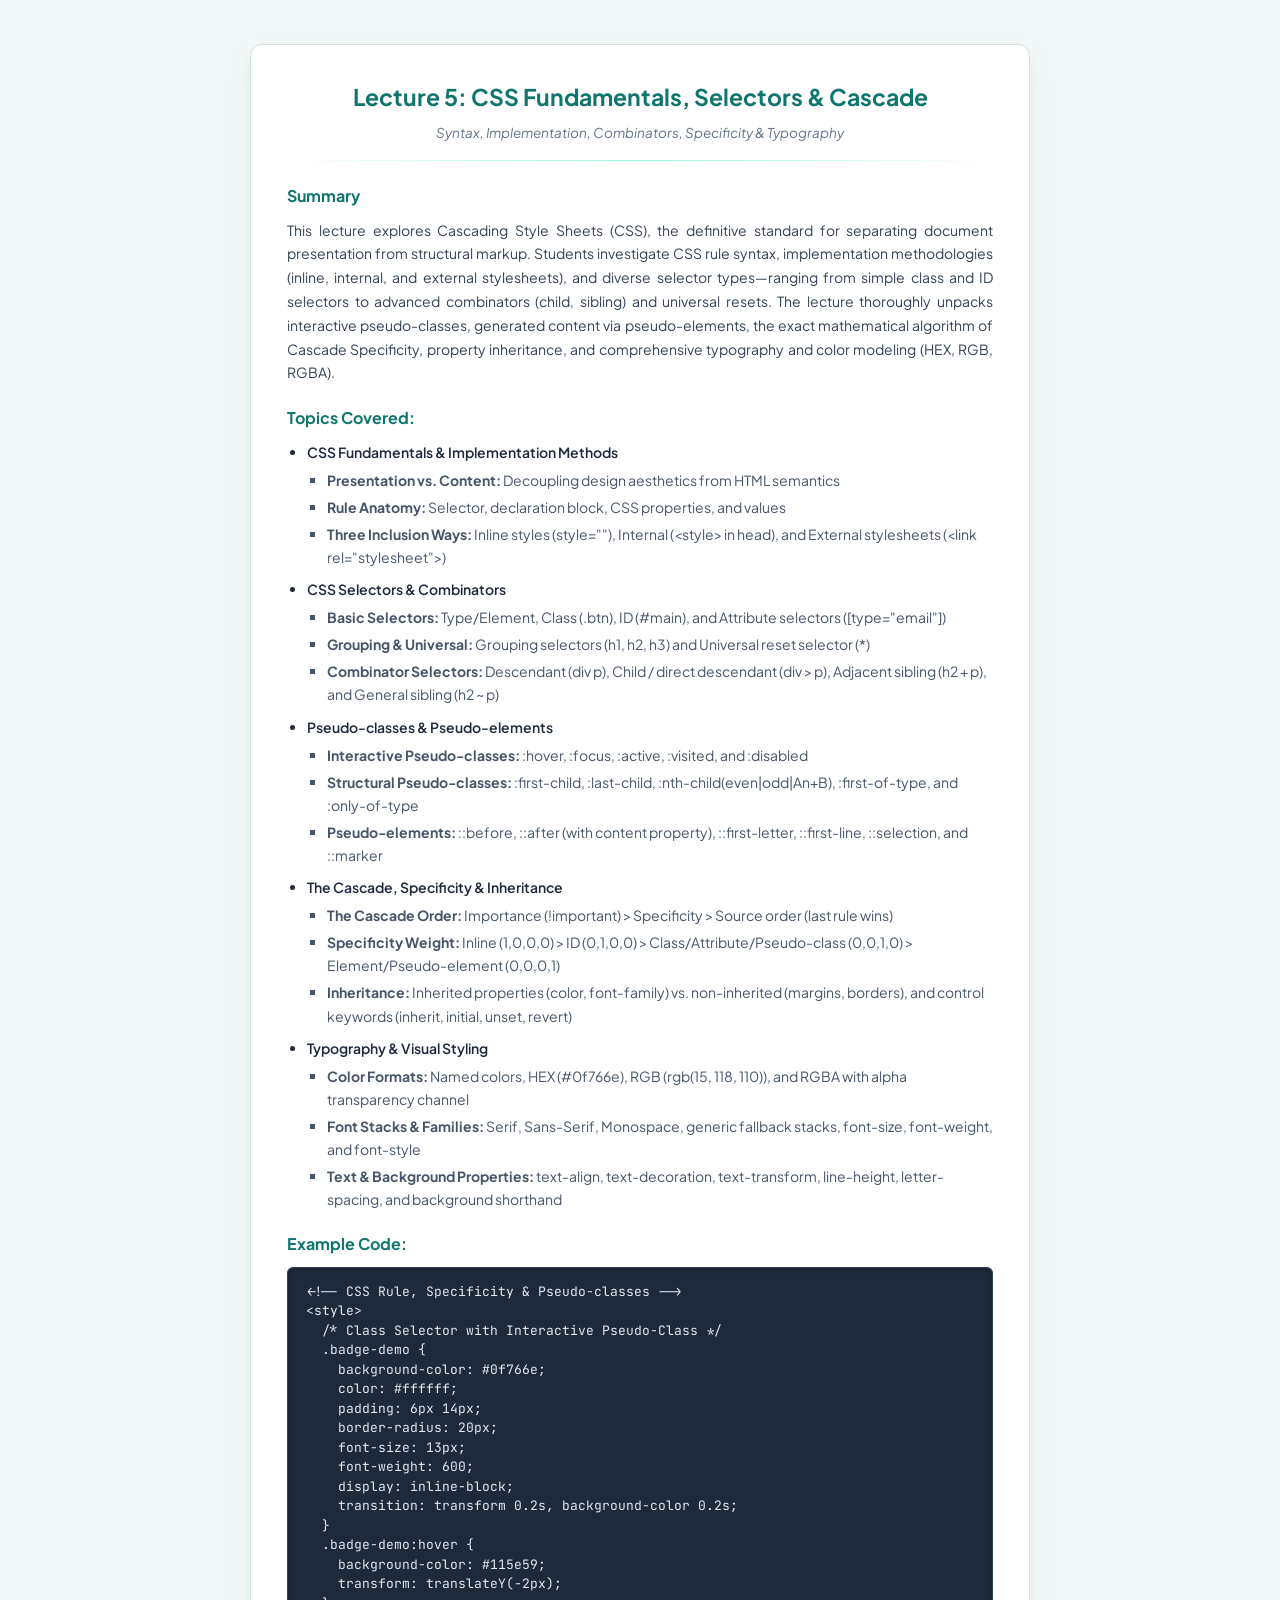
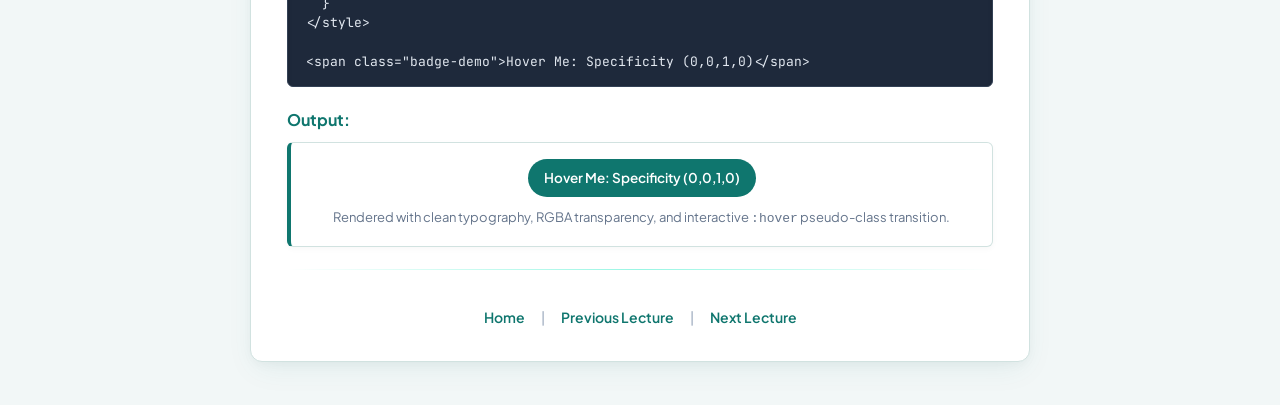
==== lecture5.html @ f0fff762 "feat: add assignment 1 HTML lecture pages and stylesheet with emerald teal theme" ====
<!DOCTYPE html>
<html lang="en">
<head>
    <meta charset="UTF-8">
    <meta name="viewport" content="width=device-width, initial-scale=1.0">
    <title>Lecture 5: CSS Fundamentals, Selectors & Cascade</title>
    <link rel="stylesheet" href="style.css">
</head>
<body>

    <div class="container">
        <main class="content-area">
            <!-- Header Section -->
            <h1 class="lecture-title">Lecture 5: CSS Fundamentals, Selectors &amp; Cascade</h1>
            <p class="lecture-subtitle">Syntax, Implementation, Combinators, Specificity &amp; Typography</p>
            <hr class="divider">

            <!-- Summary Section -->
            <h2 class="section-title">Summary</h2>
            <p class="section-text">
                This lecture explores Cascading Style Sheets (CSS), the definitive standard for separating document presentation from structural markup. Students investigate CSS rule syntax, implementation methodologies (inline, internal, and external stylesheets), and diverse selector types—ranging from simple class and ID selectors to advanced combinators (child, sibling) and universal resets. The lecture thoroughly unpacks interactive pseudo-classes, generated content via pseudo-elements, the exact mathematical algorithm of Cascade Specificity, property inheritance, and comprehensive typography and color modeling (HEX, RGB, RGBA).
            </p>

            <!-- Topics Covered Section -->
            <h2 class="section-title">Topics Covered:</h2>
            <ul class="topics-list">
                <li>CSS Fundamentals &amp; Implementation Methods
                    <ul class="sub-topics-list">
                        <li><strong>Presentation vs. Content:</strong> Decoupling design aesthetics from HTML semantics</li>
                        <li><strong>Rule Anatomy:</strong> Selector, declaration block, CSS properties, and values</li>
                        <li><strong>Three Inclusion Ways:</strong> Inline styles (style=""), Internal (&lt;style&gt; in head), and External stylesheets (&lt;link rel="stylesheet"&gt;)</li>
                    </ul>
                </li>
                <li>CSS Selectors &amp; Combinators
                    <ul class="sub-topics-list">
                        <li><strong>Basic Selectors:</strong> Type/Element, Class (.btn), ID (#main), and Attribute selectors ([type="email"])</li>
                        <li><strong>Grouping &amp; Universal:</strong> Grouping selectors (h1, h2, h3) and Universal reset selector (*)</li>
                        <li><strong>Combinator Selectors:</strong> Descendant (div p), Child / direct descendant (div &gt; p), Adjacent sibling (h2 + p), and General sibling (h2 ~ p)</li>
                    </ul>
                </li>
                <li>Pseudo-classes &amp; Pseudo-elements
                    <ul class="sub-topics-list">
                        <li><strong>Interactive Pseudo-classes:</strong> :hover, :focus, :active, :visited, and :disabled</li>
                        <li><strong>Structural Pseudo-classes:</strong> :first-child, :last-child, :nth-child(even|odd|An+B), :first-of-type, and :only-of-type</li>
                        <li><strong>Pseudo-elements:</strong> ::before, ::after (with content property), ::first-letter, ::first-line, ::selection, and ::marker</li>
                    </ul>
                </li>
                <li>The Cascade, Specificity &amp; Inheritance
                    <ul class="sub-topics-list">
                        <li><strong>The Cascade Order:</strong> Importance (!important) &gt; Specificity &gt; Source order (last rule wins)</li>
                        <li><strong>Specificity Weight:</strong> Inline (1,0,0,0) &gt; ID (0,1,0,0) &gt; Class/Attribute/Pseudo-class (0,0,1,0) &gt; Element/Pseudo-element (0,0,0,1)</li>
                        <li><strong>Inheritance:</strong> Inherited properties (color, font-family) vs. non-inherited (margins, borders), and control keywords (inherit, initial, unset, revert)</li>
                    </ul>
                </li>
                <li>Typography &amp; Visual Styling
                    <ul class="sub-topics-list">
                        <li><strong>Color Formats:</strong> Named colors, HEX (#0f766e), RGB (rgb(15, 118, 110)), and RGBA with alpha transparency channel</li>
                        <li><strong>Font Stacks &amp; Families:</strong> Serif, Sans-Serif, Monospace, generic fallback stacks, font-size, font-weight, and font-style</li>
                        <li><strong>Text &amp; Background Properties:</strong> text-align, text-decoration, text-transform, line-height, letter-spacing, and background shorthand</li>
                    </ul>
                </li>
            </ul>

            <!-- Example Code Section -->
            <h2 class="section-title">Example Code:</h2>
            <div class="code-box">
                <pre>&lt;!-- CSS Rule, Specificity &amp; Pseudo-classes --&gt;
&lt;style&gt;
  /* Class Selector with Interactive Pseudo-Class */
  .badge-demo {
    background-color: #0f766e;
    color: #ffffff;
    padding: 6px 14px;
    border-radius: 20px;
    font-size: 13px;
    font-weight: 600;
    display: inline-block;
    transition: transform 0.2s, background-color 0.2s;
  }
  .badge-demo:hover {
    background-color: #115e59;
    transform: translateY(-2px);
  }
&lt;/style&gt;

&lt;span class="badge-demo"&gt;Hover Me: Specificity (0,0,1,0)&lt;/span&gt;</pre>
            </div>

            <!-- Output Section -->
            <h2 class="section-title">Output:</h2>
            <div class="output-box" style="text-align: center;">
                <span class="badge-demo" style="background-color: #0f766e; color: #ffffff; padding: 8px 16px; border-radius: 20px; font-size: 13.5px; font-weight: 600; display: inline-block; cursor: pointer;">
                    Hover Me: Specificity (0,0,1,0)
                </span>
                <p style="font-size: 13px; color: #64748b; margin-top: 10px;">
                    Rendered with clean typography, RGBA transparency, and interactive <code>:hover</code> pseudo-class transition.
                </p>
            </div>

            <hr class="divider">

            <!-- Bottom Navigation -->
            <footer class="nav-footer">
                <a href="index.html">Home</a> | <a href="lecture4.html">Previous Lecture</a> | <a href="lecture6.html">Next Lecture</a>
            </footer>
        </main>
    </div>

</body>
</html>
---- style.css ----
/* ==========================================================
   Web Technologies - Assignment 1 Stylesheet
   Theme: Emerald Teal (Professional, Modern & Academic)
   Student: Muhammad Nouman Qamar | FA24-BSE-077
   ========================================================== */

@import url('https://fonts.googleapis.com/css2?family=Plus+Jakarta+Sans:wght@400;500;600;700&family=JetBrains+Mono:wght@400;500&display=swap');

/* Universal Reset & Box Sizing */
* {
    box-sizing: border-box;
    margin: 0;
    padding: 0;
}

/* Page Background and Body Typography */
body {
    font-family: 'Plus Jakarta Sans', -apple-system, BlinkMacSystemFont, 'Segoe UI', Roboto, sans-serif;
    background-color: #f2f7f7;
    color: #1e293b;
    line-height: 1.65;
    padding: 24px 12px;
    -webkit-font-smoothing: antialiased;
}

/* Main Container Card (Centered layout like Figure 1) */
.container {
    max-width: 780px;
    margin: 20px auto;
    background-color: #ffffff;
    border: 1px solid #d1e2e0;
    border-radius: 12px;
    box-shadow: 0 10px 30px -5px rgba(15, 118, 110, 0.08), 0 4px 12px -2px rgba(0, 0, 0, 0.04);
    overflow: hidden;
    transition: transform 0.2s ease, box-shadow 0.2s ease;
}

/* Header Banner on Homepage */
.header-banner {
    background: linear-gradient(135deg, #0f766e 0%, #115e59 55%, #134e4a 100%);
    color: #ffffff;
    text-align: center;
    padding: 28px 24px;
    border-bottom: 3px solid #0d9488;
    position: relative;
}

.header-banner h1 {
    font-size: 28px;
    font-weight: 700;
    letter-spacing: 0.5px;
    margin-bottom: 6px;
    text-shadow: 0 1px 2px rgba(0, 0, 0, 0.15);
}

.header-banner .student-info {
    font-size: 15px;
    color: #ccfbf1;
    font-weight: 500;
    letter-spacing: 0.3px;
}

/* Inner Page Content Area */
.content-area {
    padding: 28px 36px 32px 36px;
}

/* Styled Table for Lectures List */
.lecture-table {
    width: 100%;
    border-collapse: collapse;
    margin: 18px 0 26px 0;
    font-size: 14px;
    border-radius: 8px;
    overflow: hidden;
}

.lecture-table th {
    background: linear-gradient(135deg, #0f766e 0%, #115e59 100%);
    color: #ffffff;
    font-weight: 600;
    text-align: left;
    padding: 13px 16px;
    border: 1px solid #0d635c;
    letter-spacing: 0.3px;
}

.lecture-table td {
    padding: 11px 16px;
    border: 1px solid #e2e8f0;
    color: #334155;
    transition: background-color 0.15s ease;
}

/* Table Row Alternating Colors (Zebra Striping) */
.lecture-table tbody tr:nth-child(even) {
    background-color: #f7faf9;
}

.lecture-table tbody tr:nth-child(odd) {
    background-color: #ffffff;
}

.lecture-table tbody tr:hover {
    background-color: #e6f6f4;
}

/* Table Link Styling */
.table-link {
    color: #0f766e;
    text-decoration: none;
    font-weight: 600;
    display: inline-block;
    padding: 4px 10px;
    border-radius: 4px;
    background-color: #e6f6f4;
    transition: all 0.2s ease;
}

.table-link:hover {
    background-color: #0f766e;
    color: #ffffff;
}

/* Lecture Pages Heading Styling */
.lecture-title {
    color: #0f766e;
    text-align: center;
    font-size: 23px;
    font-weight: 700;
    margin-top: 5px;
    margin-bottom: 6px;
}

.lecture-subtitle {
    text-align: center;
    font-style: italic;
    color: #64748b;
    font-size: 13.5px;
    margin-bottom: 16px;
}

/* Horizontal Dividers */
.divider {
    border: none;
    height: 1px;
    background: linear-gradient(to right, transparent, #ccfbf1, #99f6e4, #ccfbf1, transparent);
    margin: 16px 0 22px 0;
}

/* Lecture Detail Content Headings */
.section-title {
    font-size: 16px;
    font-weight: 700;
    color: #0f766e;
    margin-top: 20px;
    margin-bottom: 9px;
}

.section-text {
    font-size: 14px;
    color: #334155;
    margin-bottom: 15px;
    text-align: justify;
    line-height: 1.7;
}

/* Nested Topics List */
.topics-list {
    margin-left: 20px;
    margin-bottom: 20px;
    font-size: 14px;
    color: #334155;
}

.topics-list > li {
    margin-bottom: 9px;
    font-weight: 600;
    color: #1e293b;
}

.sub-topics-list {
    margin-left: 20px;
    margin-top: 5px;
    list-style-type: square;
    font-weight: normal;
}

.sub-topics-list li {
    margin-bottom: 4px;
    color: #475569;
}

/* Code Display Box (Modern Dark Theme) */
.code-box {
    background-color: #1e293b;
    border: 1px solid #334155;
    border-radius: 6px;
    padding: 14px 18px;
    margin-bottom: 18px;
    overflow-x: auto;
    box-shadow: inset 0 2px 4px rgba(0, 0, 0, 0.15);
}

.code-box pre {
    font-family: 'JetBrains Mono', 'Consolas', 'Courier New', monospace;
    font-size: 13px;
    color: #e2e8f0;
    line-height: 1.5;
}

/* Output Demonstration Box */
.output-box {
    background-color: #ffffff;
    border: 1px solid #d1e2e0;
    border-left: 4px solid #0f766e;
    border-radius: 6px;
    padding: 16px 20px;
    margin-bottom: 22px;
    box-shadow: 0 2px 6px rgba(0, 0, 0, 0.03);
}

/* Bottom Navigation Links */
.nav-footer {
    text-align: center;
    padding-top: 14px;
    font-size: 14px;
    color: #94a3b8;
}

.nav-footer a {
    color: #0f766e;
    text-decoration: none;
    font-weight: 600;
    margin: 0 6px;
    padding: 3px 8px;
    border-radius: 4px;
    transition: all 0.2s ease;
}

.nav-footer a:hover {
    color: #0d9488;
    background-color: #f0fdfa;
    text-decoration: underline;
}

/* Interactive demo elements on lecture pages */
.demo-btn {
    background: linear-gradient(135deg, #0f766e, #0d9488);
    color: #ffffff;
    border: none;
    padding: 9px 18px;
    border-radius: 6px;
    cursor: pointer;
    font-size: 14px;
    font-weight: 600;
    box-shadow: 0 2px 4px rgba(15, 118, 110, 0.25);
    transition: all 0.2s ease;
}

.demo-btn:hover {
    background: linear-gradient(135deg, #115e59, #0f766e);
    box-shadow: 0 4px 8px rgba(15, 118, 110, 0.35);
    transform: translateY(-1px);
}

.demo-box {
    border: 2px dashed #0d9488;
    background-color: #f0fdfa;
    padding: 15px;
    border-radius: 6px;
    color: #0f766e;
    font-weight: 500;
}

/* Form Demo Styles */
.demo-form label {
    display: inline-block;
    width: 100px;
    font-weight: 600;
    font-size: 13.5px;
    margin-bottom: 6px;
    color: #334155;
}

.demo-form input[type="text"],
.demo-form input[type="email"] {
    padding: 8px 12px;
    border: 1px solid #cbd5e1;
    border-radius: 6px;
    font-size: 13px;
    width: 220px;
    transition: border-color 0.2s ease, box-shadow 0.2s ease;
}

.demo-form input[type="text"]:focus,
.demo-form input[type="email"]:focus {
    border-color: #0f766e;
    outline: none;
    box-shadow: 0 0 0 3px rgba(15, 118, 110, 0.15);
}

/* Responsive adjustments for mobile screens */
@media (max-width: 600px) {
    .content-area {
        padding: 18px 16px;
    }
    .header-banner h1 {
        font-size: 22px;
    }
    .lecture-title {
        font-size: 18px;
    }
    .lecture-table th, .lecture-table td {
        padding: 9px 10px;
        font-size: 12.5px;
    }
}
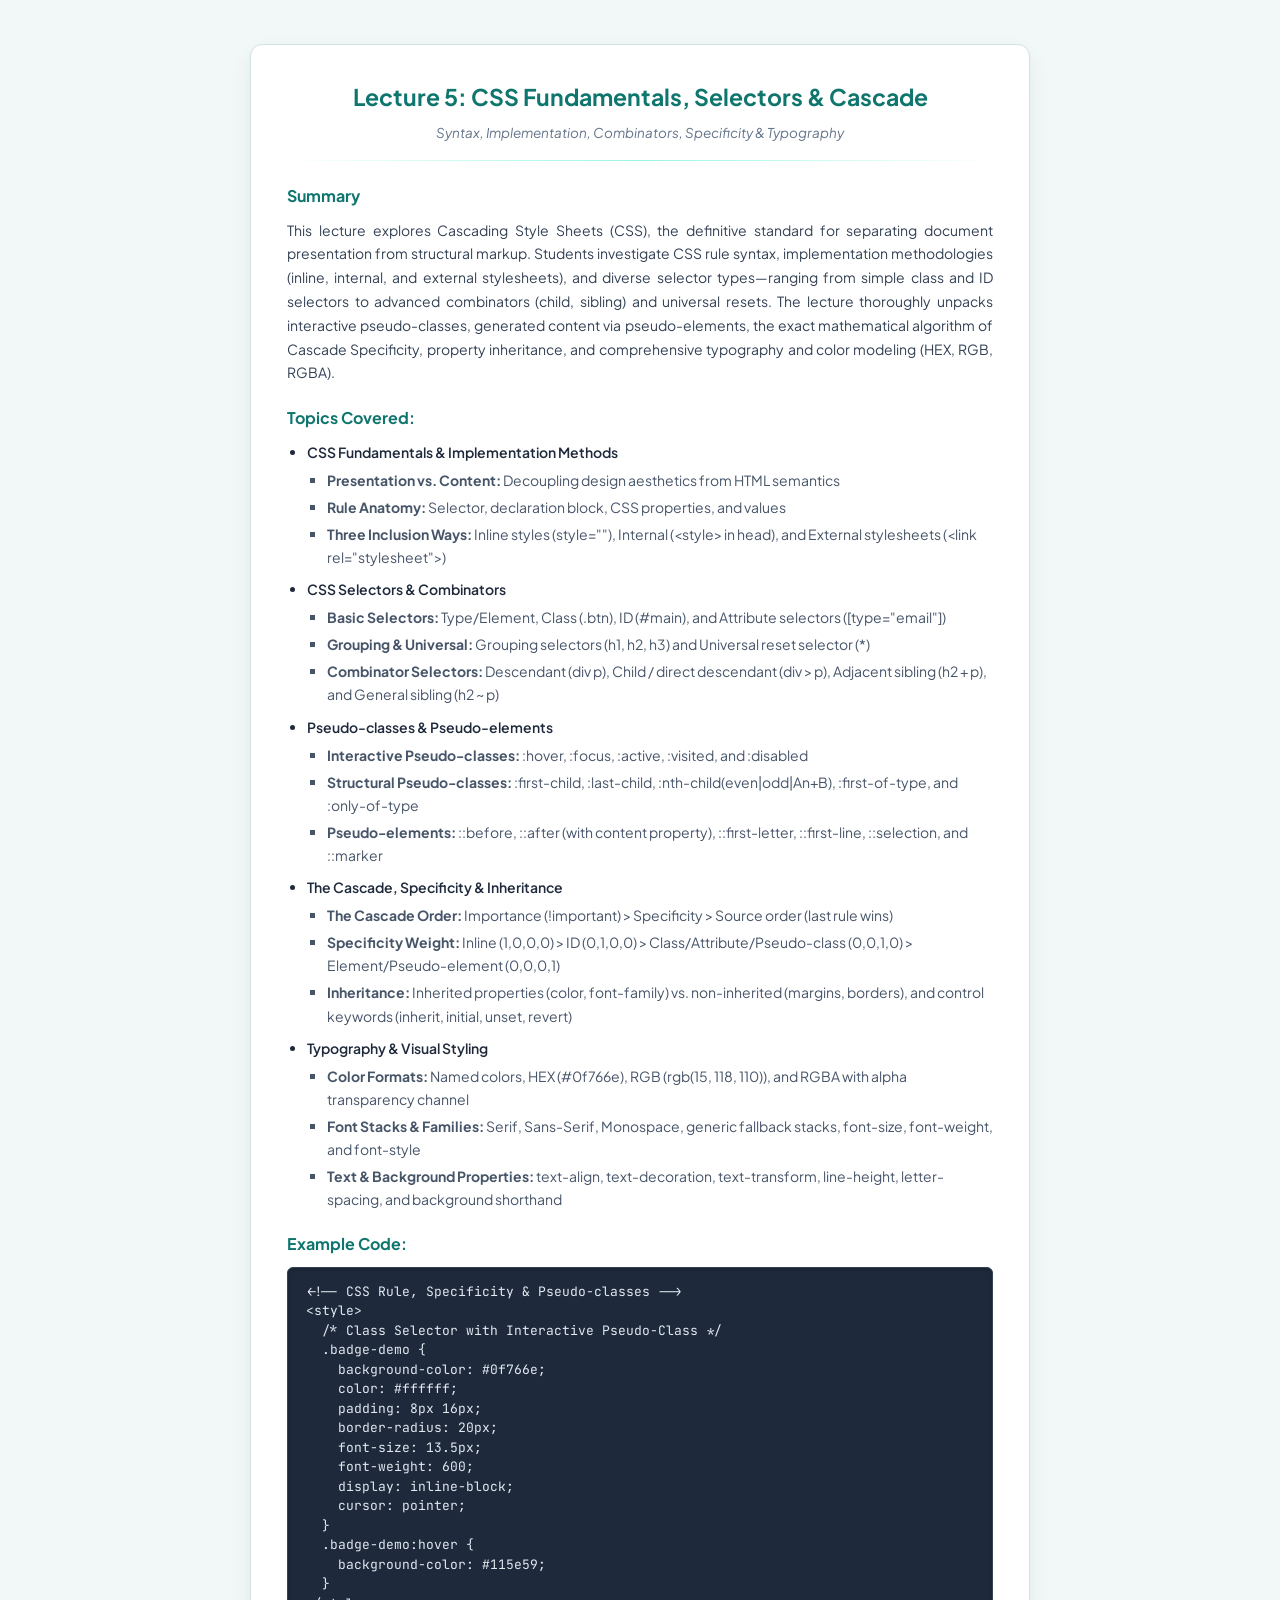
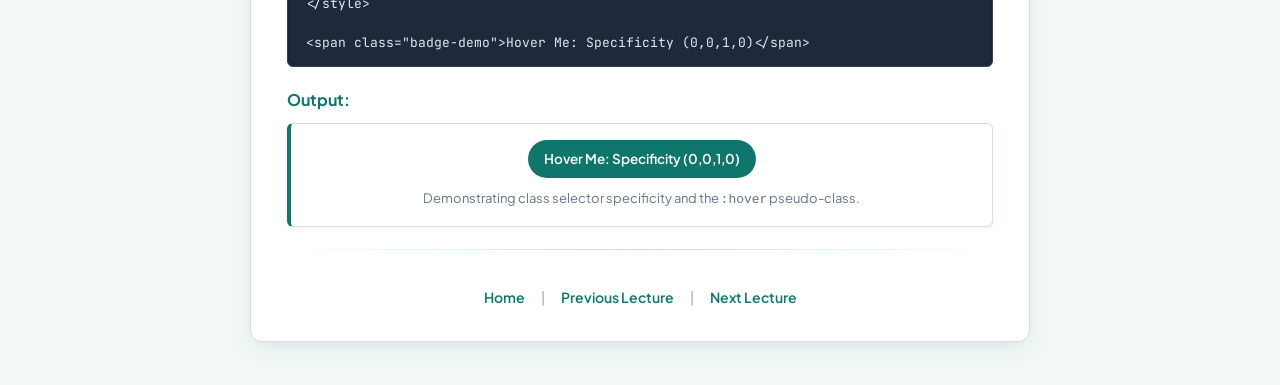
==== commit 684f64f4: "refactor: update lecture styles, form handling, and badge component definitions" ====
--- a/lecture5.html
+++ b/lecture5.html
@@ -70,16 +70,15 @@
   .badge-demo {
     background-color: #0f766e;
     color: #ffffff;
-    padding: 6px 14px;
+    padding: 8px 16px;
     border-radius: 20px;
-    font-size: 13px;
+    font-size: 13.5px;
     font-weight: 600;
     display: inline-block;
-    transition: transform 0.2s, background-color 0.2s;
+    cursor: pointer;
   }
   .badge-demo:hover {
     background-color: #115e59;
-    transform: translateY(-2px);
   }
 &lt;/style&gt;
 
@@ -89,11 +88,11 @@
             <!-- Output Section -->
             <h2 class="section-title">Output:</h2>
             <div class="output-box" style="text-align: center;">
-                <span class="badge-demo" style="background-color: #0f766e; color: #ffffff; padding: 8px 16px; border-radius: 20px; font-size: 13.5px; font-weight: 600; display: inline-block; cursor: pointer;">
+                <span class="badge-demo">
                     Hover Me: Specificity (0,0,1,0)
                 </span>
                 <p style="font-size: 13px; color: #64748b; margin-top: 10px;">
-                    Rendered with clean typography, RGBA transparency, and interactive <code>:hover</code> pseudo-class transition.
+                    Demonstrating class selector specificity and the <code>:hover</code> pseudo-class.
                 </p>
             </div>
 
--- a/style.css
+++ b/style.css
@@ -271,6 +271,21 @@
     border-radius: 6px;
     color: #0f766e;
     font-weight: 500;
+}
+
+.badge-demo {
+    background-color: #0f766e;
+    color: #ffffff;
+    padding: 8px 16px;
+    border-radius: 20px;
+    font-size: 13.5px;
+    font-weight: 600;
+    display: inline-block;
+    cursor: pointer;
+}
+
+.badge-demo:hover {
+    background-color: #115e59;
 }
 
 /* Form Demo Styles */
